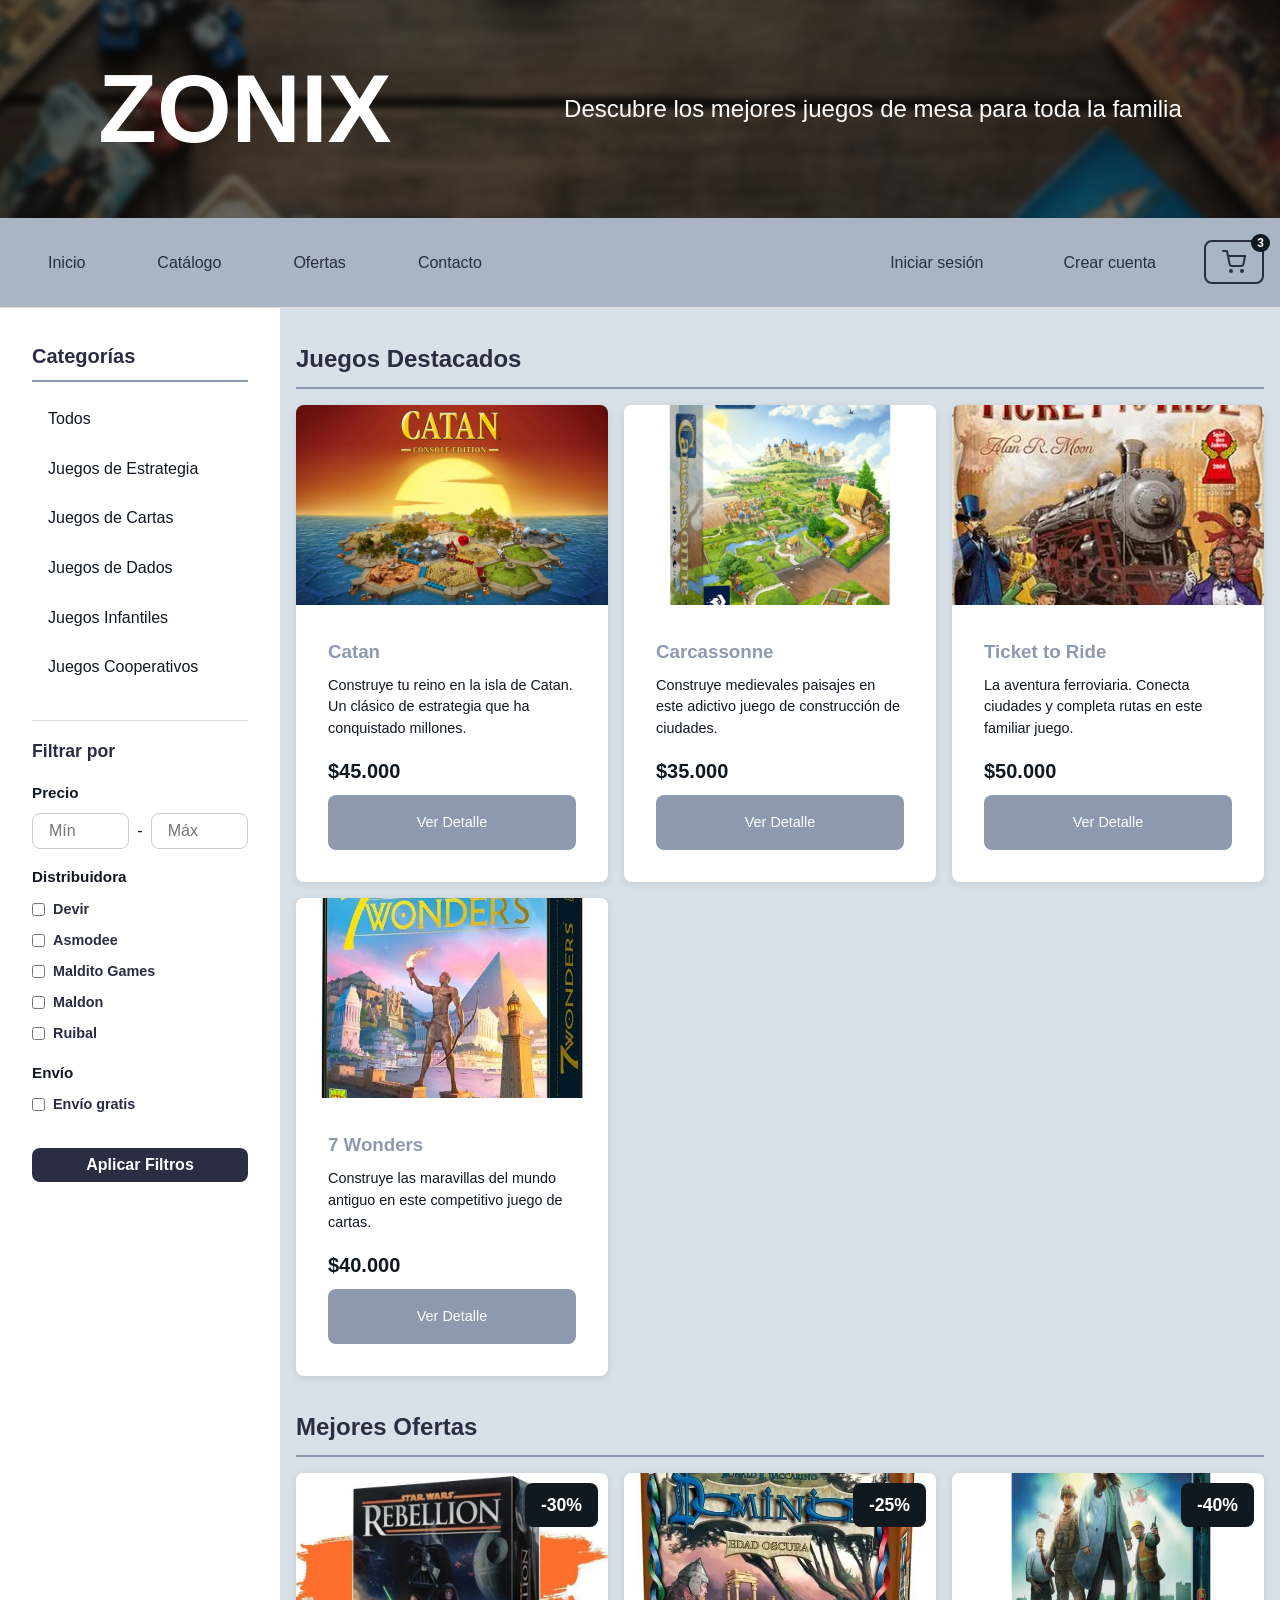
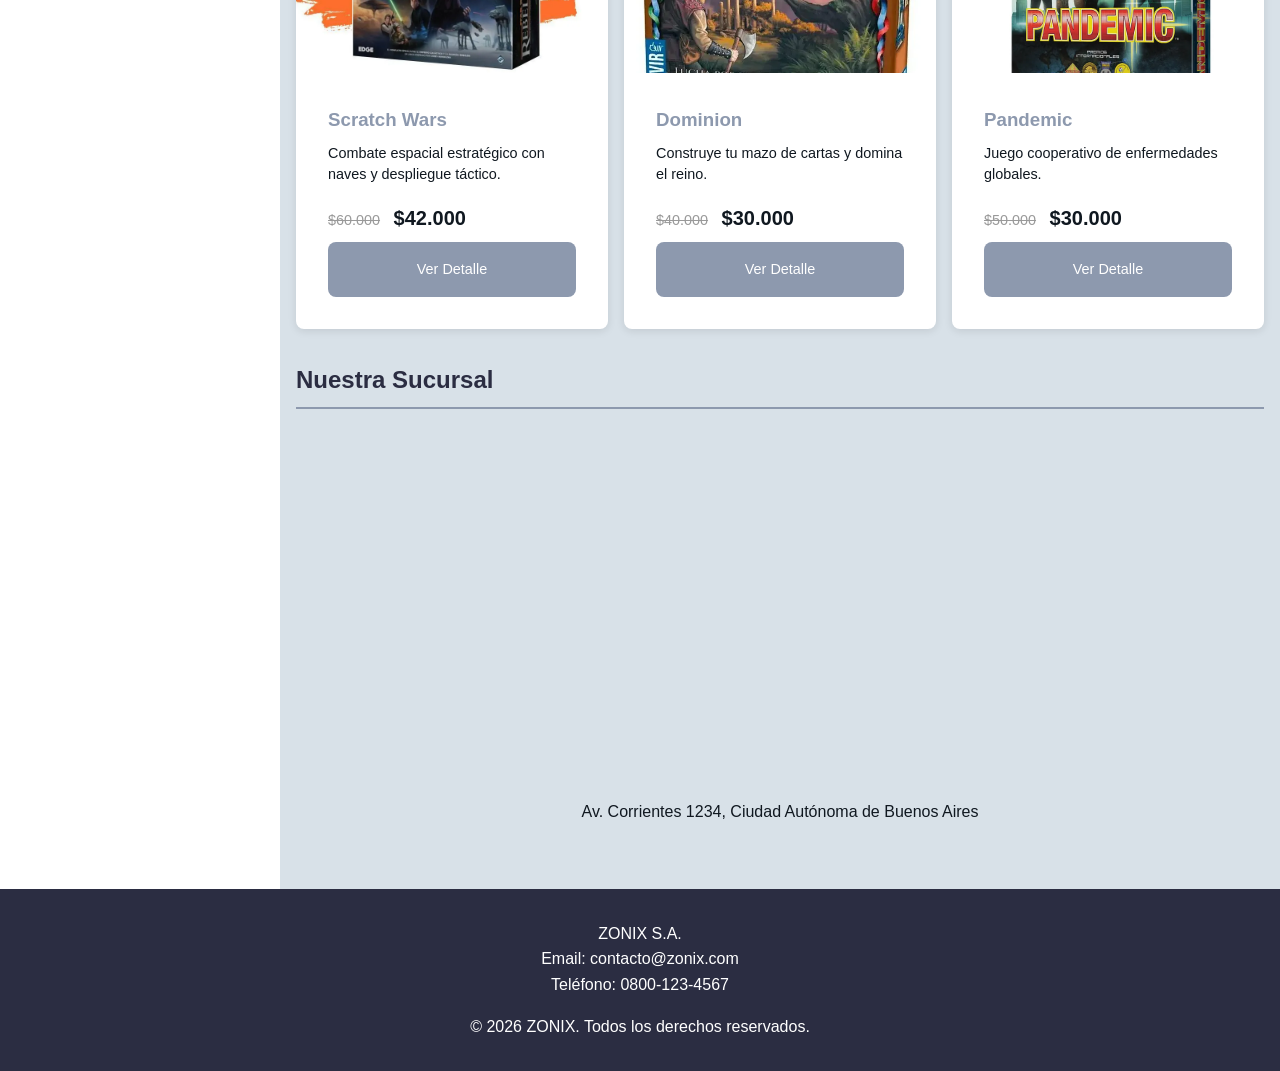
==== admin-productos.html @ be25a5e9 "add admin dashboard with login auth, product CRUD, and user greeting" ====
<!DOCTYPE html>
<html lang="es">
<head>
    <meta charset="UTF-8">
    <meta name="viewport" content="width=device-width, initial-scale=1.0">
    <title>Admin - Productos | ZONIX</title>
    <meta name="description" content="Panel de administración de productos">
    <link rel="stylesheet" href="styles/styles.css">
    <link rel="stylesheet" href="styles/admin.css">
</head>
<body data-page="admin-productos">
    <header>
        <div class="title">
            <h1>ZONIX</h1>
        </div>
        <p class="subtitle">Descubre los mejores juegos de mesa para toda la familia</p>
    </header>

    <span id="nav-placeholder"></span>
    <script src="components/nav.js"></script>

    <main class="main-content">
        <section id="admin-panel">
            <h2>Panel de Administración</h2>

            <div class="admin-toolbar">
                <input type="text" id="search-input" class="search-input" placeholder="Buscar productos por nombre...">
                <a href="alta-producto.html" class="btn-crear">
                    <svg xmlns="http://www.w3.org/2000/svg" width="20" height="20" viewBox="0 0 24 24" fill="none" stroke="currentColor" stroke-width="2" stroke-linecap="round" stroke-linejoin="round"><line x1="12" y1="5" x2="12" y2="19"></line><line x1="5" y1="12" x2="19" y2="12"></line></svg>
                    Crear Producto
                </a>
            </div>

            <div id="admin-productos-grid">
                <div class="admin-loading">Cargando productos...</div>
            </div>
        </section>
    </main>

    <div id="edit-modal" class="modal-overlay">
        <div class="modal-content">
            <h2>Editar Producto</h2>
            <form id="editForm">
                <input type="hidden" id="edit-id">

                <div class="form-group">
                    <label for="edit-nombre">Nombre del juego: <span aria-label="requerido">*</span></label>
                    <input id="edit-nombre" type="text" required placeholder="Ej. Catan">
                </div>

                <div class="form-group">
                    <label for="edit-descripcion">Descripción: <span aria-label="requerido">*</span></label>
                    <textarea id="edit-descripcion" rows="4" required placeholder="Breve descripción del juego"></textarea>
                </div>

                <div class="form-group">
                    <label for="edit-editorial">Editorial: <span aria-label="requerido">*</span></label>
                    <input id="edit-editorial" type="text" required placeholder="Editorial o fabricante">
                </div>

                <div class="form-group">
                    <label for="edit-jugadores_min">Jugadores (mín): <span aria-label="requerido">*</span></label>
                    <input id="edit-jugadores_min" type="number" min="1" required>
                </div>

                <div class="form-group">
                    <label for="edit-jugadores_max">Jugadores (máx): <span aria-label="requerido">*</span></label>
                    <input id="edit-jugadores_max" type="number" min="1" required>
                </div>

                <div class="form-group">
                    <label for="edit-tiempo_juego">Tiempo de juego: <span aria-label="requerido">*</span></label>
                    <input id="edit-tiempo_juego" type="text" required placeholder="Ej. 30-60 min">
                </div>

                <div class="form-group">
                    <label for="edit-edad_min">Edad mínima recomendada: <span aria-label="requerido">*</span></label>
                    <input id="edit-edad_min" type="number" min="3" max="99" required>
                </div>

                <div class="form-group">
                    <label for="edit-categoria">Categoría: <span aria-label="requerido">*</span></label>
                    <select id="edit-categoria" required>
                        <option value="">Seleccionar...</option>
                        <option value="estrategia">Estrategia</option>
                        <option value="familia">Familia</option>
                        <option value="party">Party</option>
                        <option value="cooperativo">Cooperativo</option>
                        <option value="eurogame">Eurojuego</option>
                        <option value="tematico">Temático</option>
                    </select>
                </div>

                <div class="form-group">
                    <label for="edit-idioma">Idioma: <span aria-label="requerido">*</span></label>
                    <input id="edit-idioma" type="text" required placeholder="Idioma de reglas">
                </div>

                <div class="form-group">
                    <label for="edit-precio">Precio ($): <span aria-label="requerido">*</span></label>
                    <input id="edit-precio" type="number" step="0.01" min="0" required>
                </div>

                <div class="form-group">
                    <label for="edit-stock">Stock disponible:</label>
                    <input id="edit-stock" type="number" min="0">
                </div>

                <div class="form-group">
                    <label for="edit-imagen_url">URL de imagen del producto:</label>
                    <input id="edit-imagen_url" type="url" placeholder="https://">
                </div>

                <div class="form-group">
                    <label for="edit-peso">Peso (kg):</label>
                    <input id="edit-peso" type="number" step="0.01" min="0">
                </div>

                <div class="modal-acciones">
                    <button type="button" class="btn-cancelar" id="btn-cancelar-edit">Cancelar</button>
                    <button type="submit" class="btn-guardar">Guardar Cambios</button>
                </div>
            </form>
        </div>
    </div>

    <div id="delete-modal" class="modal-overlay">
        <div class="modal-content modal-confirm">
            <h2>Eliminar Producto</h2>
            <p id="delete-message">¿Estás seguro de que deseas eliminar este producto?</p>
            <div class="modal-acciones">
                <button class="btn-cancelar" id="btn-cancelar-delete">Cancelar</button>
                <button class="btn-eliminar-confirm" id="btn-confirm-delete">Eliminar</button>
            </div>
        </div>
    </div>

    <footer>
        <address>
            <p>ZONIX S.A.</p>
            <p>Email: contacto@zonix.com</p>
            <p>Teléfono: 0800-123-4567</p>
        </address>
        <p>&copy; 2026 ZONIX. Todos los derechos reservados.</p>
    </footer>

    <div id="toast-container"></div>

    <script src="components/supabase-creds.js"></script>
    <script src="components/products-crud.js"></script>
    <script src="components/admin-productos.js"></script>
</body>
</html>
---- styles/styles.css ----
:root {
    --primary-color: #2B2D42;
    --secondary-color: #8D99AE;
    --accent-color: #101820;
    --text-color: #101820;
    --bg-color: #D8E1E8;
    --bg-light: #FFF;
    --bg-light-alt: #a9b4c5;
    --spacing-sm: 0.5rem;
    --spacing-md: 1rem;
    --spacing-lg: 2rem;
    --border-radius: 8px;
    --shadow: 0 2px 8px rgba(0, 0, 0, 0.1);
    --shadow-hover: 0 8px 24px rgba(0, 0, 0, 0.15);
    --max-width: 1200px;
    --transition: 0.3s ease;
}

*,
*::before,
*::after {
    box-sizing: border-box;
    margin: 0;
    padding: 0;
}

html {
    font-size: 16px;
    line-height: 1.6;
}

body {
    font-family: -apple-system, BlinkMacSystemFont, 'Segoe UI', Roboto, Oxygen, Ubuntu, sans-serif;
    color: var(--text-color);
    background-color: var(--bg-color);
    display: flex;
    flex-direction: column;
    min-height: 100vh;
}

header {
    position: relative;
    overflow: hidden;
    color: #fff;
    padding: var(--spacing-lg) var(--spacing-md);
    display: flex;
    flex-direction: column;
    align-items: center;
    text-align: center;
    gap: var(--spacing-sm);
}

header::before {
    content: "";
    position: absolute;
    inset: 0;
    background: url("../assets/images/header-banner.avif") no-repeat center center;
    background-size: cover;
    filter: blur(3px);
    transform: scale(1.1); 
    z-index: -2;
}

header::after {
    content: "";
    position: absolute;
    inset: 0;
    background: rgba(0, 0, 0, 0.5);
    z-index: -1;
}

header h1 {
    text-align: start;
    font-weight: 900;
    font-size: 6rem;
}

header p {
    text-align: center;
    font-size: 1.5rem;
    font-weight: 100;
}

#main-nav,
nav {
    background: var(--bg-light-alt);
    border-bottom: 1px solid #ddd;
    display: flex;
    justify-content: space-between;
    align-items: center;
    flex-wrap: wrap;
    padding: 0 var(--spacing-md);
    position: relative;
    top: 0;
    z-index: 100;
}

.nav-left {
    display: flex;
    align-items: center;
    flex: 1;
}

.nav-left ul {
    display: flex;
    gap: var(--spacing-sm);
}

#main-nav ul,
nav ul {
    list-style: none;
    display: flex;
    flex-wrap: wrap;
    gap: var(--spacing-sm);
    padding: var(--spacing-md) 0;
}

nav a {
    display: block;
    padding: var(--spacing-sm) var(--spacing-md);
    color: var(--primary-color);
    text-decoration: none;
    border-radius: var(--border-radius);
    transition: background var(--transition), color var(--transition);
}

nav a:hover,
nav a:focus {
    background: var(--secondary-color);
    color: #fff;
}

.nav-right {
    display: flex;
    align-items: center;
    gap: var(--spacing-md);
}

.carrito-container {
    position: relative;
}

.carrito-btn {
    display: flex;
    align-items: center;
    gap: var(--spacing-sm);
    background: transparent;
    border: 2px solid var(--primary-color);
    color: var(--primary-color);
    padding: var(--spacing-sm) var(--spacing-md);
    border-radius: var(--border-radius);
    cursor: pointer;
    transition: all var(--transition);
    position: relative;
}

.carrito-btn:hover {
    background: var(--primary-color);
    color: #fff;
}

.carrito-count {
    background: var(--accent-color);
    color: #fff;
    font-size: 0.75rem;
    font-weight: bold;
    padding: 2px 6px;
    border-radius: 10px;
    position: absolute;
    top: -8px;
    right: -8px;
}

.carrito-dropdown {
    position: absolute;
    top: calc(100% + 8px);
    right: 0;
    background: #fff;
    border-radius: var(--border-radius);
    box-shadow: var(--shadow-hover);
    min-width: 300px;
    padding: var(--spacing-lg);
    opacity: 0;
    visibility: hidden;
    transform: translateY(-10px);
    transition: all var(--transition);
    z-index: 200;
}

.carrito-dropdown.active {
    opacity: 1;
    visibility: visible;
    transform: translateY(0);
}

.carrito-dropdown h3 {
    color: var(--primary-color);
    margin-bottom: var(--spacing-md);
    padding-bottom: var(--spacing-sm);
    border-bottom: 1px solid #eee;
}

.carrito-items {
    max-height: 300px;
    overflow-y: auto;
}

.carrito-producto {
    display: flex;
    align-items: center;
    gap: var(--spacing-sm);
    padding: var(--spacing-sm) 0;
    border-bottom: 1px solid #eee;
}

.carrito-producto:last-child {
    border-bottom: none;
}

.carrito-producto img {
    width: 40px;
    height: 40px;
    border-radius: var(--border-radius);
    object-fit: cover;
}

.carrito-producto-info {
    flex: 1;
    display: flex;
    flex-direction: column;
    gap: 2px;
}

.carrito-producto-info h4 {
    color: var(--primary-color);
    font-size: 0.9rem;
    font-weight: 600;
}

.carrito-producto-cantidad {
    color: var(--secondary-color);
    font-size: 0.8rem;
}

.carrito-vacio {
    color: #999;
    text-align: center;
    padding: var(--spacing-lg);
}

.carrito-total {
    display: flex;
    justify-content: space-between;
    padding: var(--spacing-md) 0;
    border-top: 1px solid #eee;
    font-weight: bold;
    color: var(--primary-color);
}

.carrito-precio {
    color: var(--accent-color);
}

.btn-ver-carrito {
    width: 100%;
    background: var(--secondary-color);
}

.admin-link {
    color: var(--primary-color);
    text-decoration: none;
    padding: var(--spacing-sm) var(--spacing-md);
    border-radius: var(--border-radius);
    transition: all var(--transition);
}

.admin-link:hover {
    background: var(--secondary-color);
    color: #fff;
}

.container {
    display: grid;
    grid-template-columns: 260px 1fr;
    flex: 1;
    max-width: 100%;
    width: 100%;
    position: relative;
}

.sidebar-container {
    background: var(--bg-light);
    padding: var(--spacing-lg);
}

.main-content {
    flex: 1;
    padding: var(--spacing-lg) var(--spacing-md);
    max-width: var(--max-width);
    margin: 0 auto;
    width: 100%;
}

@media (max-width: 767px) {
    .btn-menu-filtros {
        display: flex;
    }

    .sidebar-container {
        display: none;
        width: 100%;
    }

    .sidebar-container.active {
        display: block;
    }

    .container {
        grid-template-columns: 1fr;
    }
}

@media (min-width: 768px) {
    .btn-menu-filtros {
        display: none;
    }
}

.sidebar-categorias {
    position: relative;
    top: 0;
}

.sidebar-categorias h2 {
    color: var(--primary-color);
    margin-bottom: var(--spacing-md);
    padding-bottom: var(--spacing-sm);
    border-bottom: 2px solid var(--secondary-color);
    font-size: 1.25rem;
}

.categorias-list {
    list-style: none;
    margin-bottom: var(--spacing-lg);
}

.categorias-list li {
    margin-bottom: var(--spacing-sm);
}

.categorias-list a {
    display: block;
    padding: var(--spacing-sm) var(--spacing-md);
    color: var(--text-color);
    text-decoration: none;
    border-radius: var(--border-radius);
    transition: all var(--transition);
}

.categorias-list a:hover {
    background: var(--secondary-color);
    color: #fff;
    padding-left: var(--spacing-lg);
}

.filtros {
    border-top: 1px solid #ddd;
    padding-top: var(--spacing-md);
}

.filtros h3 {
    color: var(--primary-color);
    margin-bottom: var(--spacing-md);
    font-size: 1.1rem;
}

.filtro-grupo {
    margin-bottom: var(--spacing-md);
}

.filtro-grupo h4 {
    color: var(--text-color);
    font-size: 0.95rem;
    margin-bottom: var(--spacing-sm);
    font-weight: 600;
}

.rango-precio {
    display: flex;
    align-items: center;
    gap: var(--spacing-sm);
}

.rango-precio input {
    width: 70px;
    padding: var(--spacing-sm);
    border: 1px solid #ccc;
    border-radius: var(--border-radius);
    font-size: 0.9rem;
}

.rango-precio span {
    color: var(--text-color);
}

.checkbox-label {
    display: flex;
    align-items: center;
    gap: var(--spacing-sm);
    margin-bottom: var(--spacing-sm);
    cursor: pointer;
    font-size: 0.9rem;
}

.checkbox-label input[type="checkbox"] {
    width: auto;
    margin: 0;
}

.btn-aplicar-filtros {
    width: 100%;
    margin-top: var(--spacing-md);
    margin-bottom: var(--spacing-md);
    background: var(--primary-color);
}

main {
    flex: 1;
    width: 100%;
}

section {
    margin-bottom: var(--spacing-lg);
}

section h2 {
    color: var(--primary-color);
    margin-bottom: var(--spacing-md);
    border-bottom: 2px solid var(--secondary-color);
    padding-bottom: var(--spacing-sm);
}

.grid-destacados {
    display: grid;
    grid-template-columns: repeat(auto-fill, minmax(250px, 1fr));
    gap: var(--spacing-md);
}

.card-destacado {
    background: #fff;
    border-radius: var(--border-radius);
    box-shadow: var(--shadow);
    overflow: hidden;
    transition: transform var(--transition), box-shadow var(--transition);
}

.card-destacado:hover {
    box-shadow: var(--shadow-hover);
}

.card-imagen {
    width: 100%;
    height: 180px;
    overflow: hidden;
}

.card-imagen img {
    width: 100%;
    height: 100%;
    object-fit: cover;
    transition: transform var(--transition);
    box-shadow: 0 2px 4px rgba(0, 0, 0, 0.15);
}

.card-destacado:hover .card-imagen img {
    transform: scale(1.05);
}

.card-contenido {
    padding: var(--spacing-lg);
    padding-top: var(--spacing-lg);
    display: flex;
    flex-direction: column;
    flex: 1;
}

.card-contenido h3 {
    color: var(--secondary-color);
    margin-bottom: var(--spacing-sm);
}

.card-descripcion {
    color: var(--text-color);
    font-size: 0.9rem;
    margin-bottom: var(--spacing-md);
    line-height: 1.5;
}

.card-precio {
    color: var(--accent-color);
    font-weight: bold;
    font-size: 1.25rem;
    margin-bottom: var(--spacing-sm);
}

.card-precio .precio-original {
    text-decoration: line-through;
    color: #999;
    font-size: 0.9rem;
    margin-right: var(--spacing-sm);
    font-weight: normal;
}

.btn-ver-detalle {
    display: block;
    width: 100%;
    padding: var(--spacing-md) var(--spacing-lg);
    background: var(--secondary-color);
    color: #fff;
    text-decoration: none;
    border-radius: var(--border-radius);
    font-size: 0.9rem;
    text-align: center;
    margin-top: auto;
}

.btn-ver-detalle:hover {
    background: var(--primary-color);
}

.producto-card.oferta {
    position: relative;
}

.producto-card.oferta .descuento,
.card-destacado.oferta .descuento,
.producto-card .descuento {
    position: absolute;
    top: 10px;
    right: 10px;
    background: var(--accent-color);
    color: #fff;
    padding: var(--spacing-sm) var(--spacing-md);
    border-radius: var(--border-radius);
    font-weight: bold;
    font-size: 1.1rem;
    z-index: 10;
}

iframe {
    width: 100%;
    height: 350px;
    border: none;
    display: block;
    margin-top: var(--spacing-lg);
    border-radius: var(--border-radius);
}

.sucursal-direccion {
    color: var(--text-color);
    font-size: 1rem;
    margin-top: var(--spacing-sm);
    text-align: center;
}

footer {
    background: var(--primary-color);
    color: #fff;
    padding: var(--spacing-lg) var(--spacing-md);
    text-align: center;
    margin-top: auto;
}

footer address {
    font-style: normal;
    margin-bottom: var(--spacing-md);
}

form {
    background: var(--bg-light);
    padding: var(--spacing-lg);
    border-radius: var(--border-radius);
    box-shadow: var(--shadow);
}

.form-group {
    margin-bottom: var(--spacing-md);
}

label {
    display: block;
    margin-bottom: var(--spacing-sm);
    font-weight: 600;
    color: var(--primary-color);
}

input[type="text"],
input[type="number"],
input[type="email"],
input[type="tel"],
input[type="url"],
input[type="date"],
input[type="file"],
input[type="password"],
textarea,
select {
    width: 100%;
    padding: var(--spacing-sm) var(--spacing-md);
    border: 1px solid #ccc;
    border-radius: var(--border-radius);
    font-size: 1rem;
    font-family: inherit;
    transition: border-color var(--transition), box-shadow var(--transition);
}

input:focus,
textarea:focus,
select:focus {
    outline: none;
    border-color: var(--secondary-color);
    box-shadow: 0 0 0 3px rgba(52, 152, 219, 0.2);
}

textarea {
    resize: vertical;
    min-height: 100px;
}

button,
input[type="submit"],
input[type="reset"] {
    background: var(--secondary-color);
    color: #fff;
    padding: var(--spacing-sm) var(--spacing-lg);
    border: none;
    border-radius: var(--border-radius);
    font-size: 1rem;
    font-weight: 600;
    cursor: pointer;
    transition: background var(--transition), transform var(--transition);
}

button:hover,
input[type="submit"]:hover,
input[type="reset"]:hover {
    background: var(--primary-color);
}

button:active,
input[type="submit"]:active,
input[type="reset"]:active {
    transform: translateY(0);
}

.productos-grid {
    display: grid;
    grid-template-columns: repeat(auto-fill, minmax(280px, 1fr));
    gap: var(--spacing-lg);
}

.producto-card {
    background: var(--bg-light);
    border-radius: var(--border-radius);
    box-shadow: var(--shadow);
    overflow: hidden;
    transition: transform var(--transition), box-shadow var(--transition);
}

.producto-card:hover {
    box-shadow: 0 4px 16px rgba(0, 0, 0, 0.15);
}

.producto-card img {
    width: 100%;
    height: 200px;
    object-fit: cover;
    box-shadow: 0 2px 4px rgba(0, 0, 0, 0.15);
}

.producto-info {
    padding: var(--spacing-lg);
}

.producto-info h3 {
    color: var(--secondary-color);
    margin-bottom: var(--spacing-sm);
}

.producto-info .descripcion {
    color: var(--text-color);
    margin-bottom: var(--spacing-sm);
    font-size: 0.9rem;
}

.producto-info .precio {
    color: var(--accent-color);
    font-weight: bold;
    font-size: 1.25rem;
    margin-bottom: var(--spacing-md);
}

.producto-botones {
    display: flex;
    gap: var(--spacing-sm);
}

.producto-botones button {
    flex: 1;
    padding: var(--spacing-sm) var(--spacing-md);
    font-size: 0.85rem;
}

.producto-botones .btn-detalles {
    flex: 1;
    display: block;
    padding: var(--spacing-sm) var(--spacing-md);
    background: var(--primary-color);
    color: #fff;
    text-decoration: none;
    border-radius: var(--border-radius);
    text-align: center;
    font-weight: 600;
    font-size: 0.85rem;
    transition: background var(--transition), transform var(--transition);
}

.producto-botones .btn-detalles:hover {
    background: var(--text-color);
    transform: translateY(-2px);
}

.ofertas-subtitle {
    margin-bottom: var(--spacing-lg);
    font-size: 1.1rem;
    color: var(--text-color);
}

.producto-info .precio-original {
    text-decoration: line-through;
    color: #999;
    margin-right: var(--spacing-sm);
    font-size: 0.9rem;
}

@media (min-width: 768px) {
    .container {
        grid-template-columns: 280px 1fr;
    }

    .sidebar-container {
        width: 280px;
    }

    nav {
        padding: 0 var(--spacing-lg);
    }

    nav a {
        padding: var(--spacing-md) var(--spacing-lg);
    }

    header {
        flex-direction: row;
        justify-content: space-around;
        text-align: left;
    }

    .grid-destacados {
        grid-template-columns: repeat(2, 1fr);
    }
}

@media (min-width: 1024px) {
    .sidebar-container {
        width: 280px;
    }

    .grid-destacados {
        grid-template-columns: repeat(3, 1fr);
    }

    .card-imagen {
        height: 200px;
    }
}

@media (max-width: 767px) {
    .container {
        grid-template-columns: 1fr;
    }

    .sidebar-container {
        width: 100%;
        height: auto;
        position: relative;
        top: 0;
        border-bottom: 1px solid #ddd;
        margin-bottom: var(--spacing-md);
    }

    nav {
        flex-direction: column;
        gap: var(--spacing-sm);
    }

    nav ul {
        justify-content: center;
        width: 100%;
    }

    .nav-right {
        width: 100%;
        justify-content: center;
        padding-bottom: var(--spacing-md);
    }

    .grid-destacados {
        grid-template-columns: 1fr;
    }

    .carrito-dropdown {
        display: none;
    }
}

.producto-detalle {
    max-width: var(--max-width);
    margin: 0 auto;
    padding: var(--spacing-lg) var(--spacing-md);
    width: 100%;
}

.breadcrumb {
    display: flex;
    align-items: center;
    gap: var(--spacing-sm);
    margin-bottom: var(--spacing-lg);
    font-size: 0.875rem;
}

.breadcrumb a {
    color: var(--secondary-color);
    text-decoration: none;
}

.breadcrumb a:hover {
    text-decoration: underline;
}

.breadcrumb .separator {
    color: var(--secondary-color);
}

.breadcrumb .current {
    color: var(--text-color);
}

.producto-layout {
    display: flex;
    flex-direction: column;
    gap: var(--spacing-lg);
    margin-bottom: var(--spacing-lg);
}

@media (min-width: 768px) {
    .producto-layout {
        display: grid;
        grid-template-columns: 1fr 1fr;
    }

    .producto-galeria {
        order: -1;
    }
}

.galeria-principal {
    background: var(--bg-light);
    border-radius: var(--border-radius);
    padding: var(--spacing-lg);
    height: 100%;
    display: flex;
    flex-direction: column;
    gap: var(--spacing-md);
}

@media (min-width: 768px) {
    .galeria-principal {
        flex-direction: column;
    }

    .galeria-contenido {
        width: 100%;
        aspect-ratio: 4/3;
        height: auto;
        flex: none;
    }

    .galeria-slide {
        position: absolute;
        inset: 0;
    }
}

.galeria-radio {
    display: none;
}

.galeria-contenido {
    position: relative;
    width: 100%;
    aspect-ratio: 4/3;
    overflow: hidden;
    border-radius: var(--spacing-sm);
    margin-bottom: var(--spacing-md);
    flex-shrink: 0;
}

@media (min-width: 768px) {
    .galeria-contenido {
        flex: 1;
        aspect-ratio: auto;
        height: 100%;
    }
}

.galeria-slide {
    position: absolute;
    inset: 0;
    opacity: 0;
    transition: opacity var(--transition);
}

.galeria-slide img {
    width: 100%;
    height: 100%;
    object-fit: contain;
}

#img1:checked ~ .galeria-contenido .galeria-slide:nth-child(1),
#img2:checked ~ .galeria-contenido .galeria-slide:nth-child(2),
#img3:checked ~ .galeria-contenido .galeria-slide:nth-child(3),
#img4:checked ~ .galeria-contenido .galeria-slide:nth-child(4) {
    opacity: 1;
}

.galeria-nav {
    display: flex;
    flex-direction: row;
    gap: var(--spacing-sm);
    flex-wrap: nowrap;
    justify-content: center;
    align-items: center;
    overflow-x: auto;
    z-index: 10;
}

@media (min-width: 768px) {
    .galeria-nav {
        flex-direction: row;
        justify-content: center;
        flex-wrap: wrap;
    }
}

.thumb {
    width: 60px;
    height: 60px;
    flex-shrink: 0;
    border-radius: var(--border-radius);
    overflow: hidden;
    cursor: pointer;
    border: 2px solid transparent;
    opacity: 0.6;
    transition: all var(--transition);
    margin-top: 7px;
}

.thumb img {
    width: 100%;
    height: 100%;
    object-fit: cover;
}

.thumb:hover {
    opacity: 1;
}

#img1:checked ~ .galeria-nav .thumb:nth-child(1),
#img2:checked ~ .galeria-nav .thumb:nth-child(2),
#img3:checked ~ .galeria-nav .thumb:nth-child(3),
#img4:checked ~ .galeria-nav .thumb:nth-child(4) {
    opacity: 1;
    border-color: var(--secondary-color);
}

.producto-info {
    display: flex;
    flex-direction: column;
    gap: var(--spacing-md);
}

.producto-categoria {
    font-size: 0.875rem;
    color: var(--secondary-color);
    text-transform: uppercase;
    letter-spacing: 0.5px;
}

.producto-titulo {
    font-size: 2rem;
    font-weight: 700;
    color: var(--primary-color);
    margin: 0;
}

.producto-resumen {
    color: var(--text-color);
    line-height: 1.6;
}

.producto-precio-box {
    background: var(--bg-light);
    border-radius: var(--border-radius);
    padding: var(--spacing-lg);
    border: 1px solid #eee;
}

.precio-actual {
    display: flex;
    flex-direction: column;
    gap: var(--spacing-xs);
    margin-bottom: var(--spacing-md);
}

.precio-label {
    font-size: 0.875rem;
    color: var(--secondary-color);
}

.precio-valor {
    font-size: 2rem;
    font-weight: 700;
    color: var(--accent-color);
}

.cuotas {
    display: flex;
    align-items: center;
    gap: var(--spacing-sm);
    padding: var(--spacing-sm) var(--spacing-md);
    background: var(--bg-color);
    border-radius: var(--border-radius);
    margin-bottom: var(--spacing-md);
}

.cuotas-valor {
    background: var(--secondary-color);
    color: #fff;
    padding: 2px 8px;
    border-radius: 4px;
    font-weight: 700;
    font-size: 0.875rem;
}

.cuotas-texto {
    font-size: 0.875rem;
    color: var(--text-color);
}

.metodos-pago {
    display: flex;
    flex-wrap: wrap;
    gap: var(--spacing-md);
}

.metodo-icon {
    display: flex;
    align-items: center;
    gap: var(--spacing-xs);
    font-size: 0.75rem;
    color: var(--secondary-color);
}

.producto-cantidad {
    display: flex;
    align-items: center;
    gap: var(--spacing-md);
    flex-wrap: wrap;
}

.producto-cantidad label {
    font-weight: 600;
    color: var(--primary-color);
}

.cantidad-control {
    display: flex;
    align-items: center;
    border: 1px solid #ccc;
    border-radius: var(--border-radius);
    overflow: hidden;
}

.cantidad-btn {
    background: var(--text-color);
    border: none;
    width: 40px;
    height: 40px;
    font-size: 1.25rem;
    cursor: pointer;
    transition: background var(--transition);
    display: flex;
    align-items: center;
    justify-content: center;
}

.cantidad-control input {
    width: 50px;
    height: 40px;
    border: none;
    border-left: 1px solid #ccc;
    border-right: 1px solid #ccc;
    text-align: center;
    font-size: 1rem;
    font-weight: 600;
    background: var(--bg-light);
}

.cantidad-control input::-webkit-outer-spin-button,
.cantidad-control input::-webkit-inner-spin-button {
    -webkit-appearance: none;
    margin: 0;
}

.stock-disponible {
    font-size: 0.875rem;
    color: #27ae60;
}

.producto-acciones {
    display: flex;
    gap: var(--spacing-md);
}

.btn-agregar-carrito {
    flex: 1;
    background: var(--bg-light);
    color: var(--secondary-color);
    border: 2px solid var(--secondary-color);
    padding: var(--spacing-lg);
    font-size: 1rem;
}

.btn-agregar-carrito:hover {
    background: var(--secondary-color);
    color: #fff;
}

.btn-comprar-ahora {
    flex: 1;
    background: var(--secondary-color);
    color: #fff;
    border: 2px solid var(--secondary-color);
    padding: var(--spacing-lg);
    font-size: 1rem;
}

.btn-comprar-ahora:hover {
    background: var(--primary-color);
    border-color: var(--primary-color);
}

.producto-envio {
    display: flex;
    gap: var(--spacing-md);
    padding: var(--spacing-lg);
    background: var(--bg-light);
    border-radius: var(--border-radius);
    border: 1px solid #eee;
}

.envio-icono {
    color: var(--secondary-color);
}

.envio-titulo {
    font-size: 0.875rem;
    color: var(--text-color);
    margin-bottom: var(--spacing-xs);
}

.envio-llegada {
    font-size: 0.75rem;
    color: var(--secondary-color);
    margin-bottom: var(--spacing-xs);
}

.envio-costo {
    font-size: 0.75rem;
    color: var(--secondary-color);
    text-decoration: underline;
    cursor: pointer;
}

.producto-proteccion {
    display: flex;
    align-items: center;
    gap: var(--spacing-sm);
    font-size: 0.75rem;
    color: var(--secondary-color);
}

.producto-proteccion svg {
    color: #27ae60;
}

.producto-caracteristicas h2,
.producto-descripcion h2 {
    font-size: 1.5rem;
    color: var(--primary-color);
    margin-bottom: var(--spacing-md);
    padding-bottom: var(--spacing-sm);
    border-bottom: 2px solid var(--secondary-color);
}

.caracteristicas-grid {
    display: grid;
    grid-template-columns: repeat(auto-fill, minmax(180px, 1fr));
    gap: var(--spacing-md);
    margin-bottom: var(--spacing-lg);
}

.caracteristica-item {
    display: flex;
    align-items: center;
    gap: var(--spacing-md);
    padding: var(--spacing-lg);
    background: var(--bg-light);
    border-radius: var(--border-radius);
    box-shadow: var(--shadow);
}

.caracteristica-icono {
    width: 40px;
    height: 40px;
    display: flex;
    align-items: center;
    justify-content: center;
    background: var(--bg-color);
    border-radius: 50%;
    color: var(--secondary-color);
}

.caracteristica-info {
    display: flex;
    flex-direction: column;
    gap: 2px;
}

.caracteristica-label {
    font-size: 0.75rem;
    color: var(--secondary-color);
}

.caracteristica-valor {
    font-weight: 600;
    color: var(--primary-color);
}

.descripcion-contenido {
    background: var(--bg-light);
    padding: var(--spacing-lg);
    border-radius: var(--border-radius);
    line-height: 1.8;
}

.descripcion-contenido h3 {
    color: var(--primary-color);
    margin-top: var(--spacing-lg);
    margin-bottom: var(--spacing-sm);
}

.descripcion-contenido ul {
    margin-left: var(--spacing-lg);
    margin-top: var(--spacing-sm);
}

.descripcion-contenido li {
    margin-bottom: var(--spacing-sm);
}

@media (max-width: 767px) {
    .producto-layout {
        grid-template-columns: 1fr;
    }

    .producto-galeria {
        position: relative;
        top: 0;
    }

    .producto-titulo {
        font-size: 1.5rem;
    }

    .precio-valor {
        font-size: 1.5rem;
    }

    .producto-acciones {
        flex-direction: column;
    }

    .caracteristicas-grid {
        grid-template-columns: 1fr 1fr;
    }
}

#toast-container {
    position: fixed;
    top: 20px;
    right: 20px;
    z-index: 9999;
    display: flex;
    flex-direction: column;
    gap: 10px;
}

.toast {
    padding: 14px 24px;
    border-radius: 8px;
    color: #fff;
    font-weight: 600;
    font-size: 0.95rem;
    box-shadow: 0 4px 16px rgba(0,0,0,0.2);
    animation: toast-in 0.4s ease;
    max-width: 380px;
}

.toast-success {
    background: #27ae60;
}

.toast-error {
    background: #e74c3c;
}

.toast-fade {
    animation: toast-out 0.4s ease forwards;
}

@keyframes toast-in {
    from { opacity: 0; transform: translateX(100%); }
    to { opacity: 1; transform: translateX(0); }
}

@keyframes toast-out {
    from { opacity: 1; transform: translateX(0); }
    to { opacity: 0; transform: translateX(100%); }
}
---- styles/admin.css ----
.admin-toolbar {
    display: flex;
    gap: var(--spacing-md);
    margin-bottom: var(--spacing-lg);
    flex-wrap: wrap;
    align-items: center;
}

.admin-toolbar .search-input {
    flex: 1;
    min-width: 200px;
    padding: var(--spacing-sm) var(--spacing-md);
    border: 1px solid #ccc;
    border-radius: var(--border-radius);
    font-size: 1rem;
    font-family: inherit;
}

.admin-toolbar .search-input:focus {
    outline: none;
    border-color: var(--secondary-color);
    box-shadow: 0 0 0 3px rgba(52, 152, 219, 0.2);
}

.admin-toolbar .btn-crear {
    background: var(--primary-color);
    color: #fff;
    padding: var(--spacing-sm) var(--spacing-lg);
    border: none;
    border-radius: var(--border-radius);
    font-size: 1rem;
    font-weight: 600;
    cursor: pointer;
    text-decoration: none;
    display: inline-flex;
    align-items: center;
    gap: var(--spacing-sm);
    transition: background var(--transition), transform var(--transition);
    white-space: nowrap;
}

.admin-toolbar .btn-crear:hover {
    background: var(--secondary-color);
    transform: translateY(-1px);
}

#admin-productos-grid {
    display: grid;
    grid-template-columns: repeat(auto-fill, minmax(280px, 1fr));
    gap: var(--spacing-lg);
}

.admin-card {
    background: var(--bg-light);
    border-radius: var(--border-radius);
    box-shadow: var(--shadow);
    overflow: hidden;
    transition: transform var(--transition), box-shadow var(--transition);
    display: flex;
    flex-direction: column;
}

.admin-card:hover {
    box-shadow: 0 4px 16px rgba(0, 0, 0, 0.15);
}

.admin-card .card-imagen {
    width: 100%;
    height: 200px;
    overflow: hidden;
}

.admin-card .card-imagen img {
    width: 100%;
    height: 100%;
    object-fit: cover;
    transition: transform var(--transition);
}

.admin-card:hover .card-imagen img {
    transform: scale(1.05);
}

.admin-card .card-contenido {
    padding: var(--spacing-lg);
    display: flex;
    flex-direction: column;
    flex: 1;
}

.admin-card .card-contenido h3 {
    color: var(--secondary-color);
    margin-bottom: var(--spacing-sm);
    font-size: 1.1rem;
}

.admin-card .card-descripcion {
    color: var(--text-color);
    font-size: 0.85rem;
    margin-bottom: var(--spacing-md);
    line-height: 1.5;
    display: -webkit-box;
    -webkit-line-clamp: 2;
    -webkit-box-orient: vertical;
    overflow: hidden;
}

.admin-card .card-precio {
    color: var(--accent-color);
    font-weight: bold;
    font-size: 1.25rem;
    margin-bottom: var(--spacing-md);
}

.admin-card .card-stock {
    font-size: 0.8rem;
    color: var(--secondary-color);
    margin-bottom: var(--spacing-sm);
}

.admin-card .card-acciones {
    display: flex;
    gap: var(--spacing-sm);
    margin-top: auto;
}

.admin-card .card-acciones button {
    flex: 1;
    padding: var(--spacing-sm) var(--spacing-md);
    border: none;
    border-radius: var(--border-radius);
    font-size: 0.85rem;
    font-weight: 600;
    cursor: pointer;
    transition: background var(--transition), transform var(--transition);
}

.admin-card .btn-editar {
    background: var(--secondary-color);
    color: #fff;
}

.admin-card .btn-editar:hover {
    background: var(--primary-color);
}

.admin-card .btn-eliminar {
    background: #e74c3c;
    color: #fff;
}

.admin-card .btn-eliminar:hover {
    background: #c0392b;
}

.admin-card .card-id {
    font-size: 0.75rem;
    color: #aaa;
    margin-bottom: var(--spacing-sm);
}

.admin-loading {
    text-align: center;
    padding: var(--spacing-lg);
    color: var(--secondary-color);
    font-size: 1.1rem;
}

.admin-error {
    text-align: center;
    padding: var(--spacing-lg);
    color: #e74c3c;
}

.admin-empty {
    text-align: center;
    padding: var(--spacing-lg);
    color: var(--secondary-color);
}

.modal-overlay {
    position: fixed;
    inset: 0;
    background: rgba(0, 0, 0, 0.6);
    z-index: 1000;
    display: flex;
    align-items: center;
    justify-content: center;
    opacity: 0;
    visibility: hidden;
    transition: opacity 0.3s ease, visibility 0.3s ease;
    padding: var(--spacing-md);
}

.modal-overlay.active {
    opacity: 1;
    visibility: visible;
}

.modal-content {
    background: var(--bg-color);
    border-radius: var(--border-radius);
    padding: var(--spacing-lg);
    max-width: 600px;
    width: 100%;
    max-height: 90vh;
    overflow-y: auto;
    transform: translateY(20px);
    transition: transform 0.3s ease;
}

.modal-overlay.active .modal-content {
    transform: translateY(0);
}

.modal-content h2 {
    color: var(--primary-color);
    margin-bottom: var(--spacing-md);
    border-bottom: 2px solid var(--secondary-color);
    padding-bottom: var(--spacing-sm);
}

.modal-content form {
    background: none;
    padding: 0;
    box-shadow: none;
}

.modal-acciones {
    display: flex;
    gap: var(--spacing-md);
    margin-top: var(--spacing-lg);
}

.modal-acciones button {
    flex: 1;
    padding: var(--spacing-sm) var(--spacing-lg);
    border: none;
    border-radius: var(--border-radius);
    font-size: 1rem;
    font-weight: 600;
    cursor: pointer;
    transition: background var(--transition);
}

.modal-acciones .btn-guardar {
    background: var(--secondary-color);
    color: #fff;
}

.modal-acciones .btn-guardar:hover {
    background: var(--primary-color);
}

.modal-acciones .btn-cancelar {
    background: #95a5a6;
    color: #fff;
}

.modal-acciones .btn-cancelar:hover {
    background: #7f8c8d;
}

.modal-confirm {
    text-align: center;
}

.modal-confirm p {
    font-size: 1.1rem;
    margin-bottom: var(--spacing-lg);
    color: var(--text-color);
}

.modal-confirm .modal-acciones {
    justify-content: center;
}

.modal-confirm .btn-eliminar-confirm {
    background: #e74c3c;
    color: #fff;
}

.modal-confirm .btn-eliminar-confirm:hover {
    background: #c0392b;
}

@media (max-width: 767px) {
    #admin-productos-grid {
        grid-template-columns: 1fr;
    }

    .admin-toolbar {
        flex-direction: column;
    }

    .admin-toolbar .search-input {
        width: 100%;
    }

    .admin-toolbar .btn-crear {
        width: 100%;
        justify-content: center;
    }
}
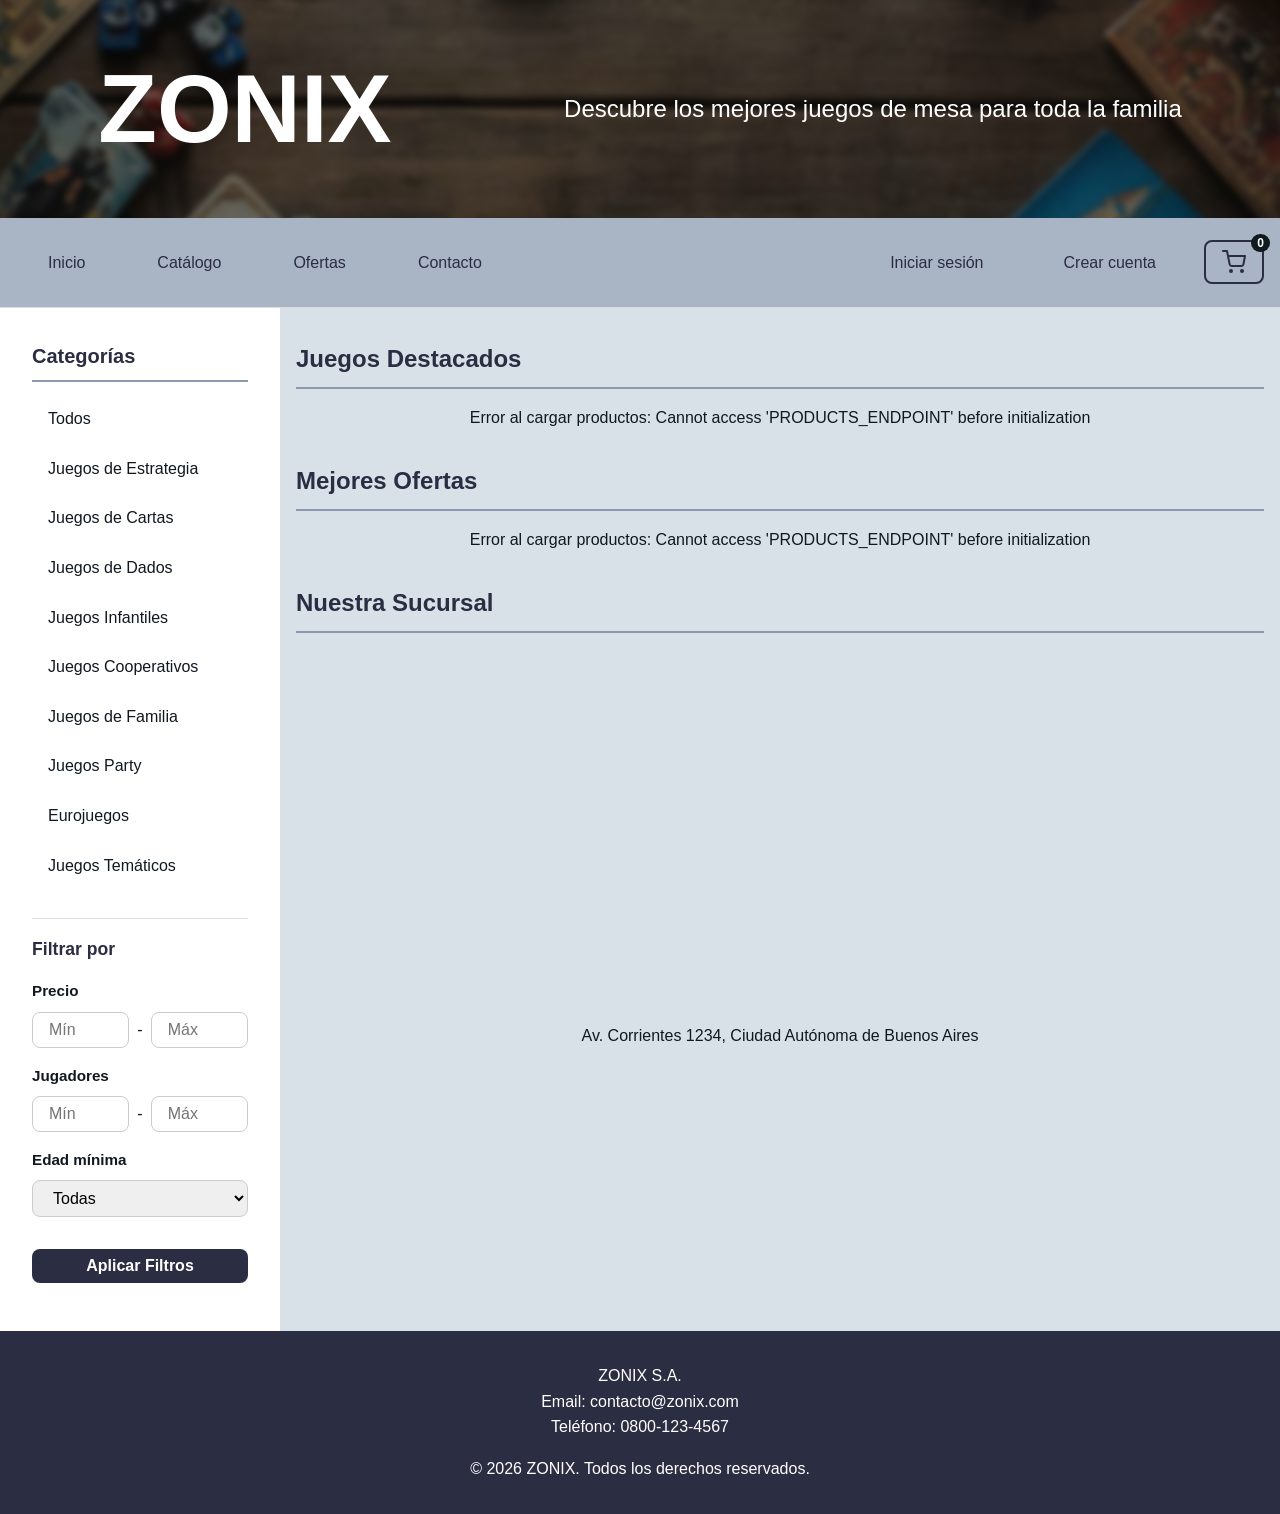
==== commit a7c81f19: "feat: replace hardcoded data with dynamic Supabase content, add localStorage cart, and offer/offerpe" ====
--- a/admin-productos.html
+++ b/admin-productos.html
@@ -116,6 +116,19 @@
                     <input id="edit-peso" type="number" step="0.01" min="0">
                 </div>
 
+                <div class="form-group">
+                    <label for="edit-oferta">¿En oferta?</label>
+                    <select id="edit-oferta">
+                        <option value="no">No</option>
+                        <option value="si">Sí</option>
+                    </select>
+                </div>
+
+                <div class="form-group">
+                    <label for="edit-porcentaje_oferta">Porcentaje de descuento (%):</label>
+                    <input id="edit-porcentaje_oferta" type="number" min="1" max="99" step="1" disabled>
+                </div>
+
                 <div class="modal-acciones">
                     <button type="button" class="btn-cancelar" id="btn-cancelar-edit">Cancelar</button>
                     <button type="submit" class="btn-guardar">Guardar Cambios</button>
--- a/styles/styles.css
+++ b/styles/styles.css
@@ -1357,4 +1357,52 @@
 @keyframes toast-out {
     from { opacity: 1; transform: translateX(0); }
     to { opacity: 0; transform: translateX(100%); }
+}
+
+.buscador {
+    margin-bottom: var(--spacing-lg);
+    display: flex;
+    justify-content: center;
+}
+
+.buscador input {
+    width: 100%;
+    max-width: 500px;
+    padding: 12px 18px;
+    border: 2px solid var(--border-color);
+    border-radius: var(--border-radius);
+    font-size: 1rem;
+    transition: border-color var(--transition);
+    outline: none;
+}
+
+.buscador input:focus {
+    border-color: var(--primary-color);
+}
+
+.descueto {
+    background: var(--secondary-color);
+    color: #fff;
+    padding: 4px 10px;
+    border-radius: 4px;
+    font-size: 0.75rem;
+    font-weight: 700;
+    position: absolute;
+    top: 10px;
+    left: 10px;
+    z-index: 2;
+    text-transform: uppercase;
+}
+
+.carrito-vacio {
+    padding: 1rem;
+    text-align: center;
+    color: var(--text-muted);
+}
+
+.admin-loading {
+    text-align: center;
+    padding: 2rem;
+    color: var(--text-muted);
+    grid-column: 1 / -1;
 }
--- a/styles/admin.css
+++ b/styles/admin.css
@@ -58,6 +58,7 @@
     transition: transform var(--transition), box-shadow var(--transition);
     display: flex;
     flex-direction: column;
+    position: relative;
 }
 
 .admin-card:hover {
